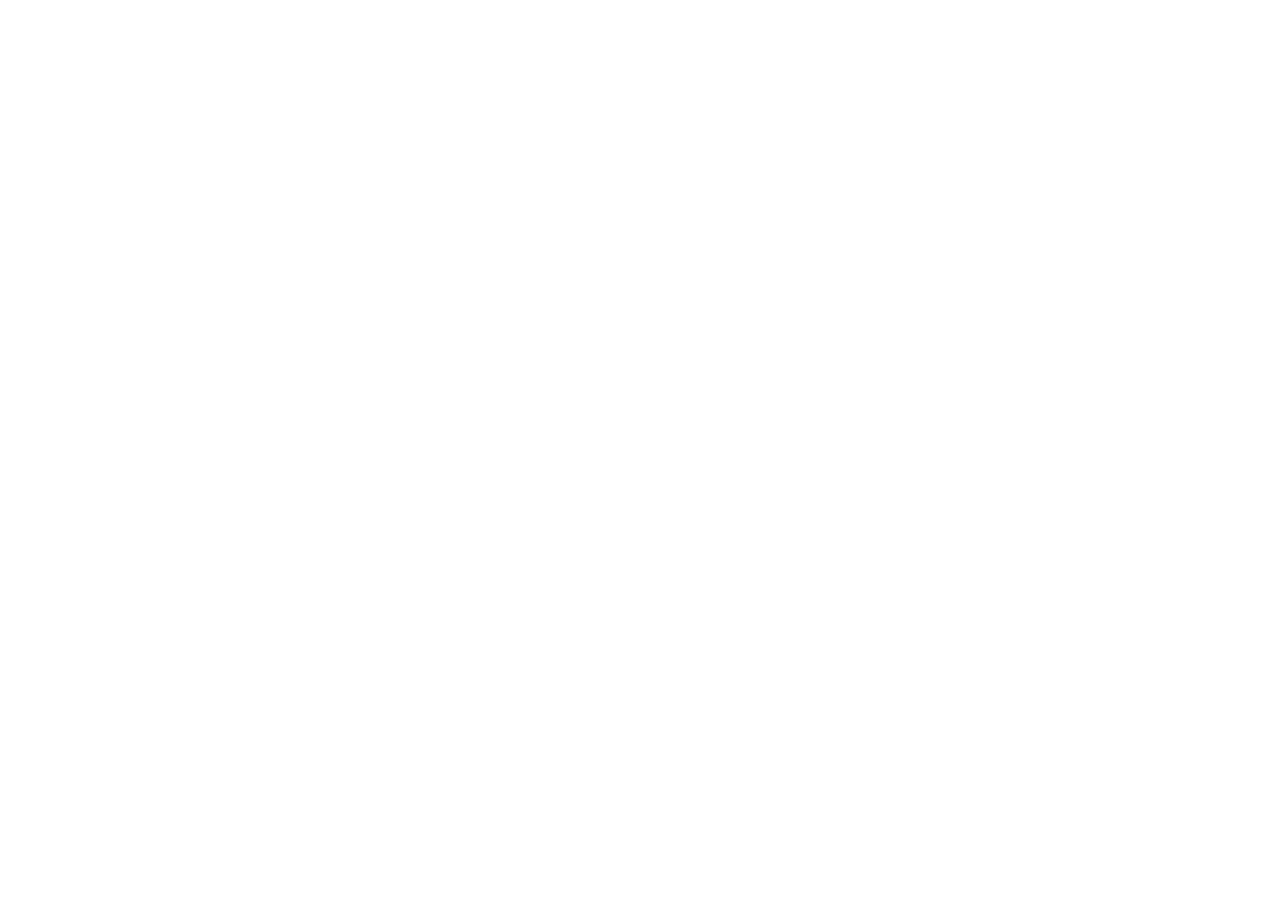
==== about.html @ 4242c928 "added about html&css" ====
<!DOCTYPE html>
<html lang="en">
<head>
    <meta charset="UTF-8">
    <meta name="viewport" content="width=device-width, initial-scale=1.0">
    <title>Document</title>
</head>
<body>
    
</body>
</html>
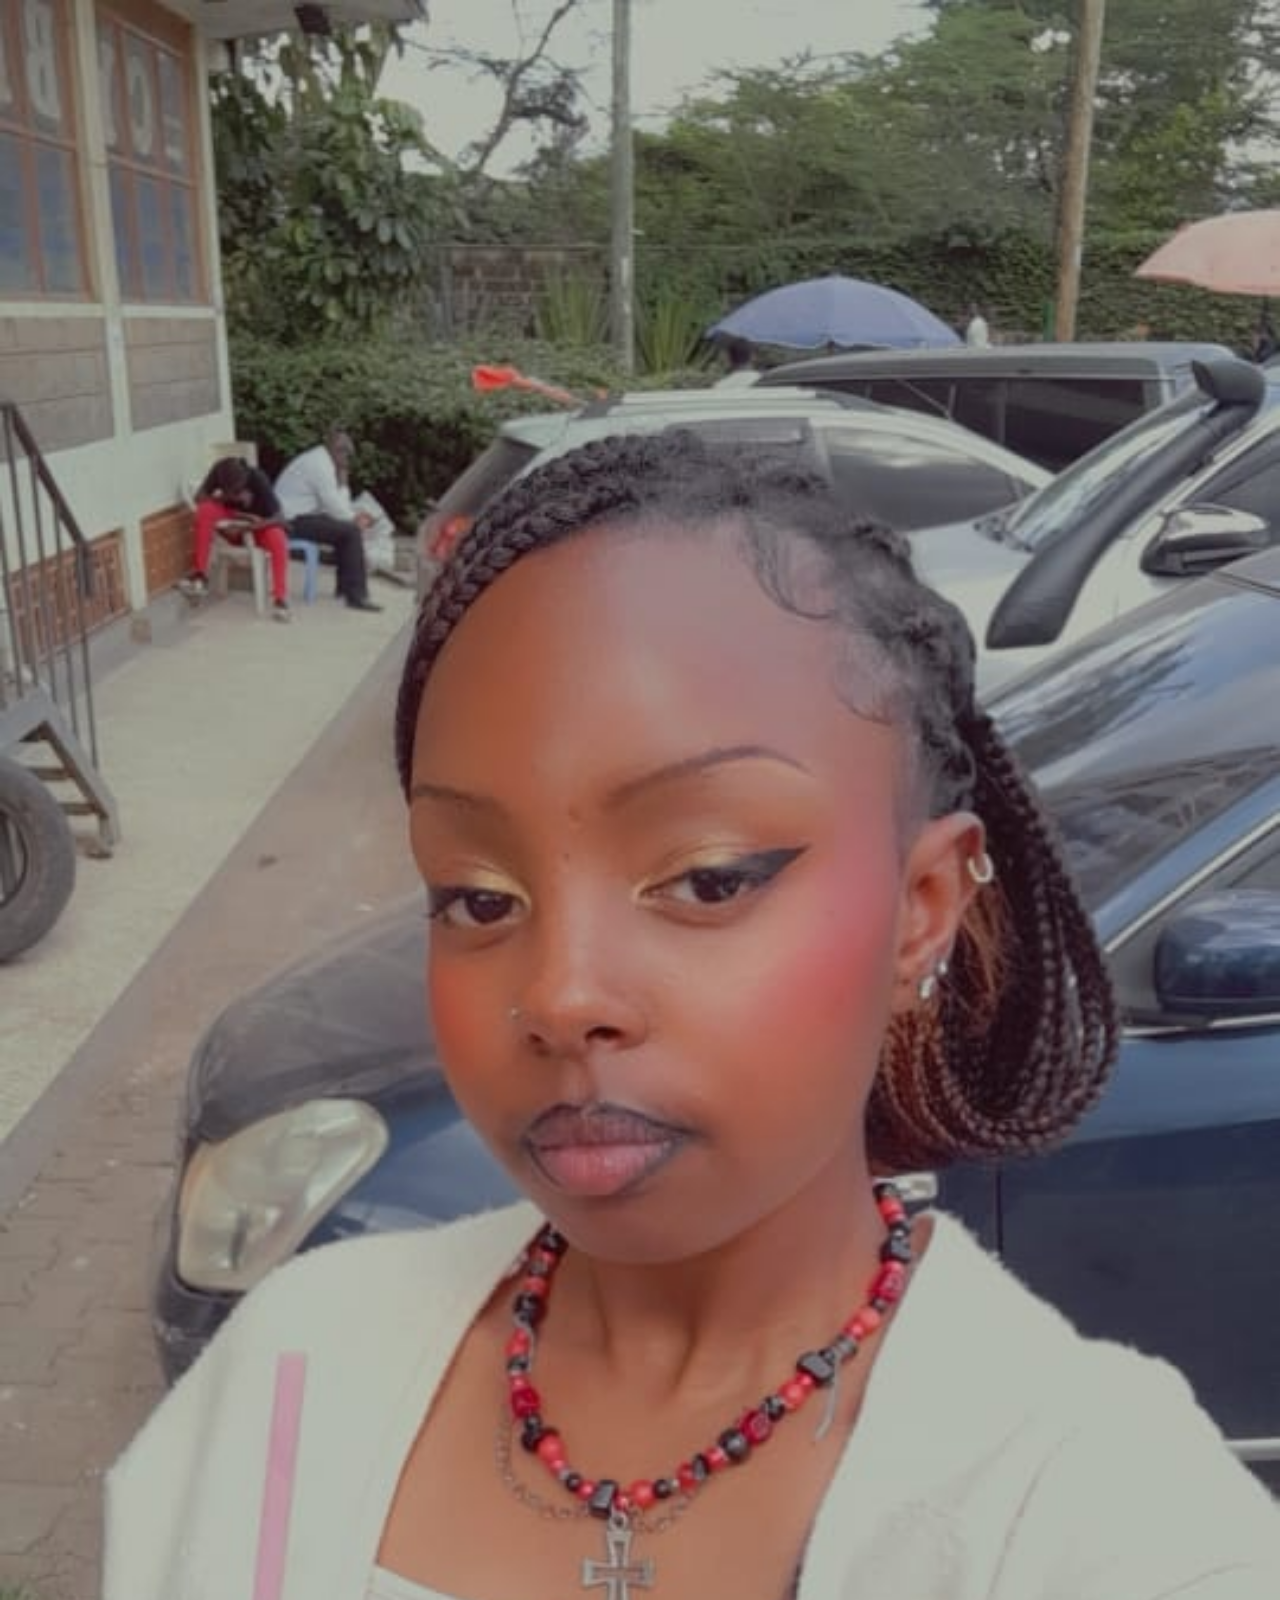
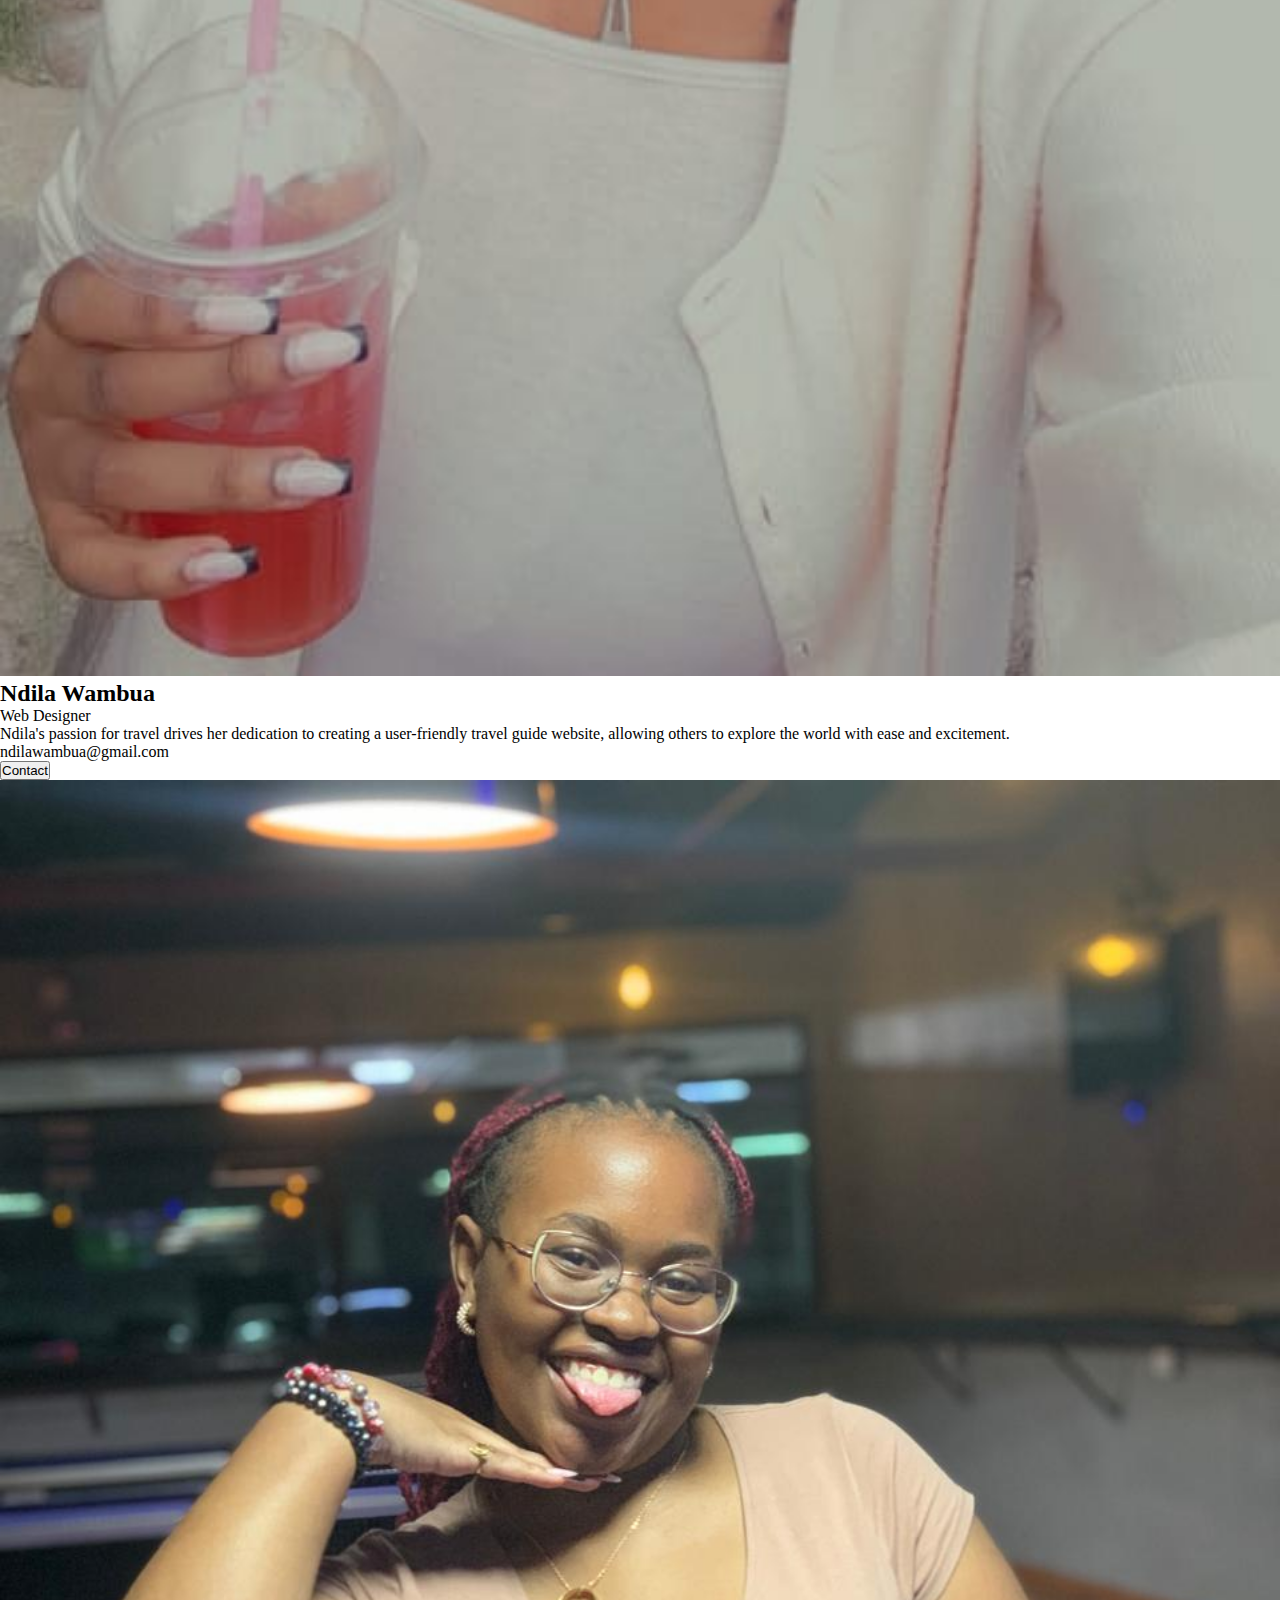
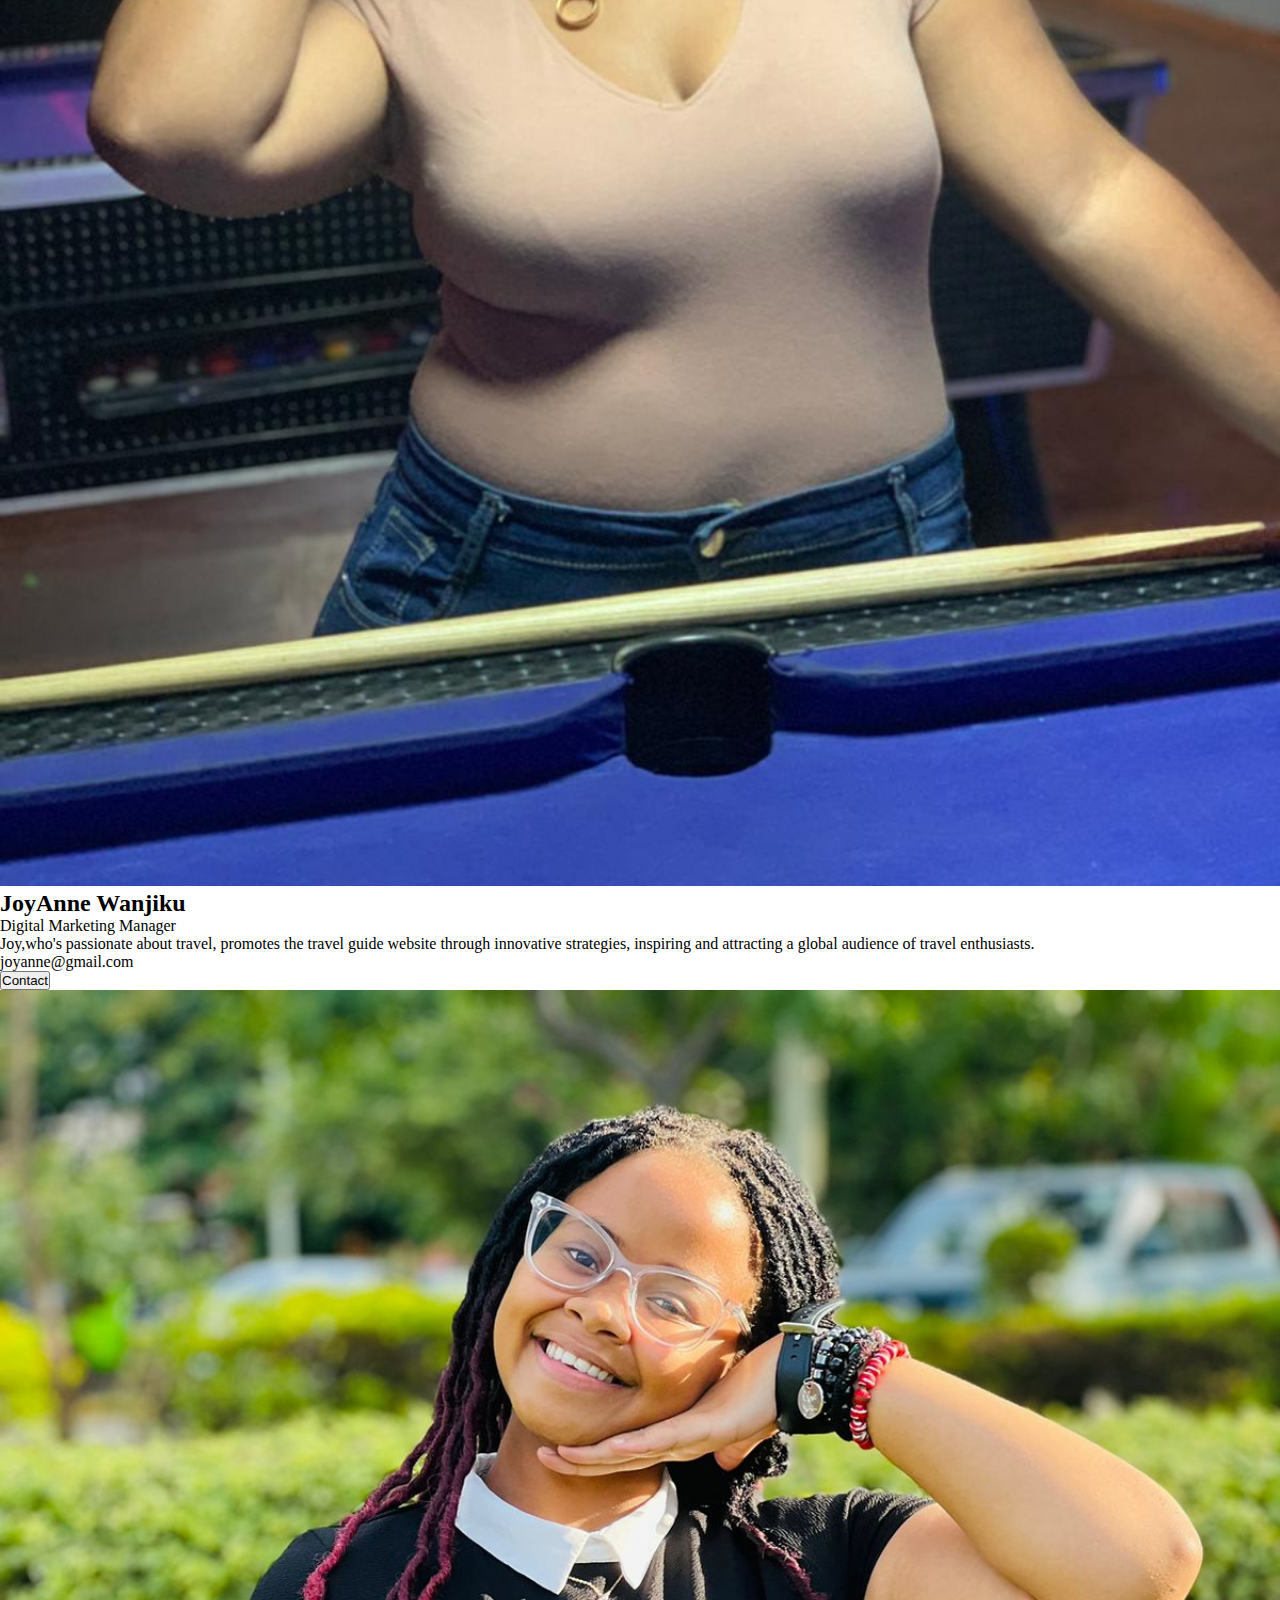
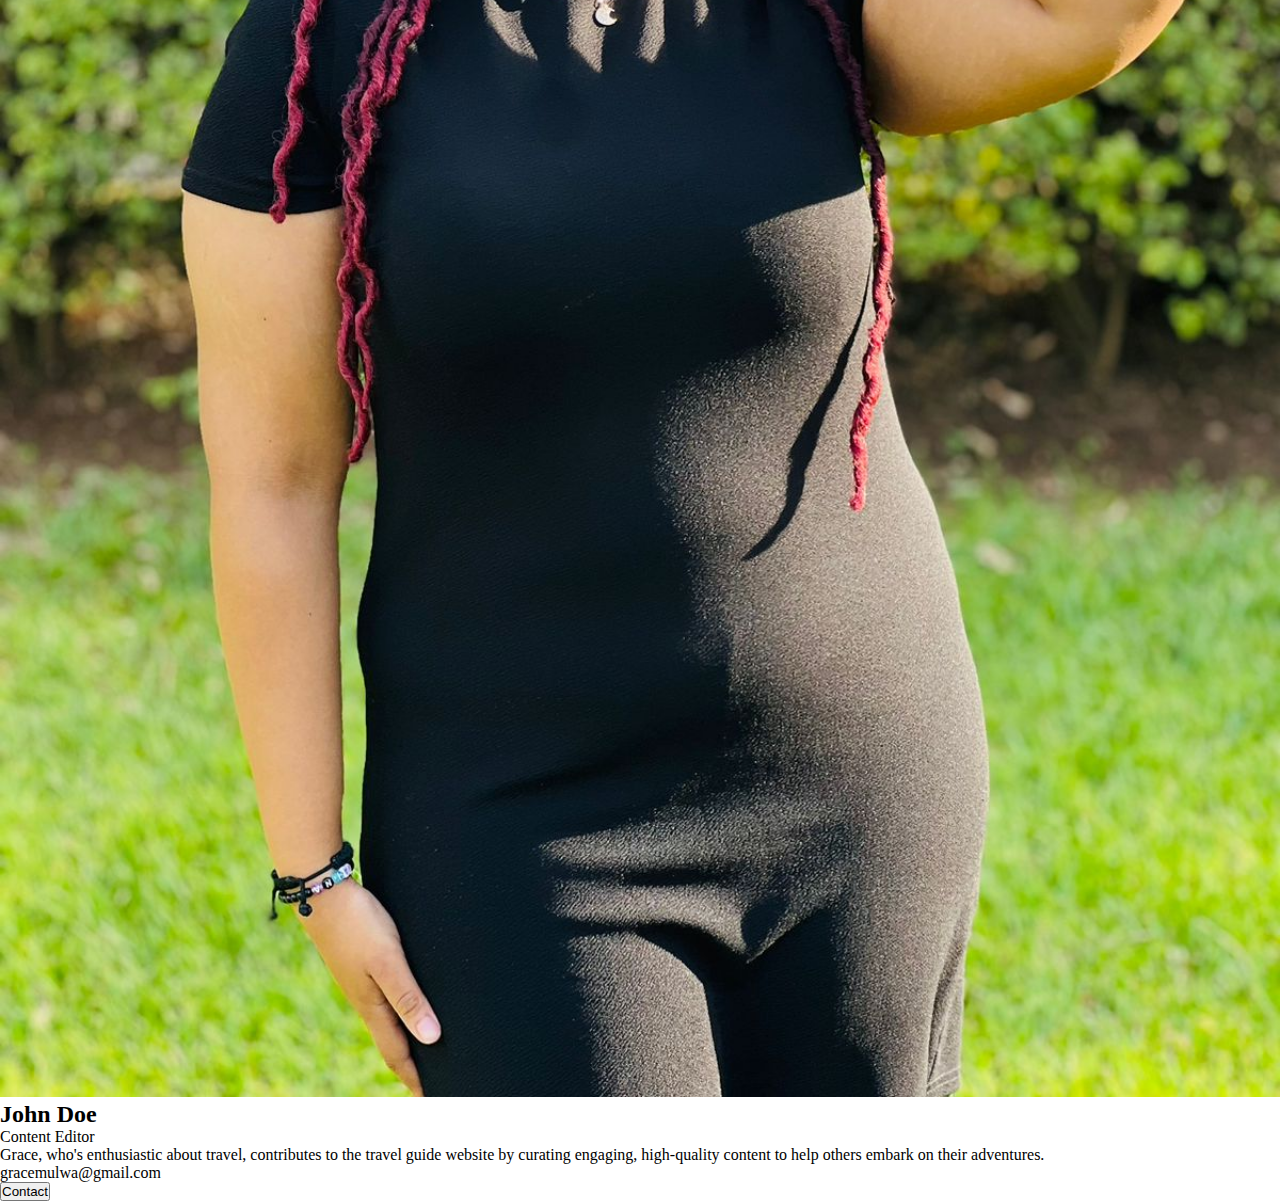
==== commit 59b09a4e: "added about info" ====
--- a/about.html
+++ b/about.html
@@ -3,9 +3,49 @@
 <head>
     <meta charset="UTF-8">
     <meta name="viewport" content="width=device-width, initial-scale=1.0">
-    <title>Document</title>
+    <title>About</title>
+    <link rel="stylesheet" href="about.css">
 </head>
 <body>
-    
+    <div class="row">
+        <div class="column">
+          <div class="card">
+            <img src="images/NDILA.jpg" alt="Ndila" style="width:100%">
+            <div class="container">
+              <h2>Ndila Wambua</h2>
+              <p class="title">Web Designer</p>
+              <p>Ndila's passion for travel drives her dedication to creating a user-friendly travel guide website, allowing others to explore the world with ease and excitement.</p>
+              <p>ndilawambua@gmail.com</p>
+              <p><button class="button">Contact</button></p>
+            </div>
+          </div>
+        </div>
+      
+        <div class="column">
+          <div class="card">
+            <img src="images/JOYANNE.jpg" alt="JA" style="width:100%">
+            <div class="container">
+              <h2>JoyAnne Wanjiku</h2>
+              <p class="title">Digital Marketing Manager</p>
+              <p>Joy,who's passionate about travel, promotes the travel guide website through innovative strategies, inspiring and attracting a global audience of travel enthusiasts.</p>
+              <p>joyanne@gmail.com</p>
+              <p><button class="button">Contact</button></p>
+            </div>
+          </div>
+        </div>
+      
+        <div class="column">
+          <div class="card">
+            <img src="images/GRACEY.jpg" alt="Gracey" style="width:100%">
+            <div class="container">
+              <h2>John Doe</h2>
+              <p class="title">Content Editor</p>
+              <p>Grace, who's enthusiastic about travel, contributes to the travel guide website by curating engaging, high-quality content to help others embark on their adventures.</p>
+              <p>gracemulwa@gmail.com</p>
+              <p><button class="button">Contact</button></p>
+            </div>
+          </div>
+        </div>
+      </div>
 </body>
 </html>--- a/about.css
+++ b/about.css
@@ -0,0 +1,5 @@
+*{
+    margin: 0;
+    padding: 0;
+    box-sizing: border-box;
+}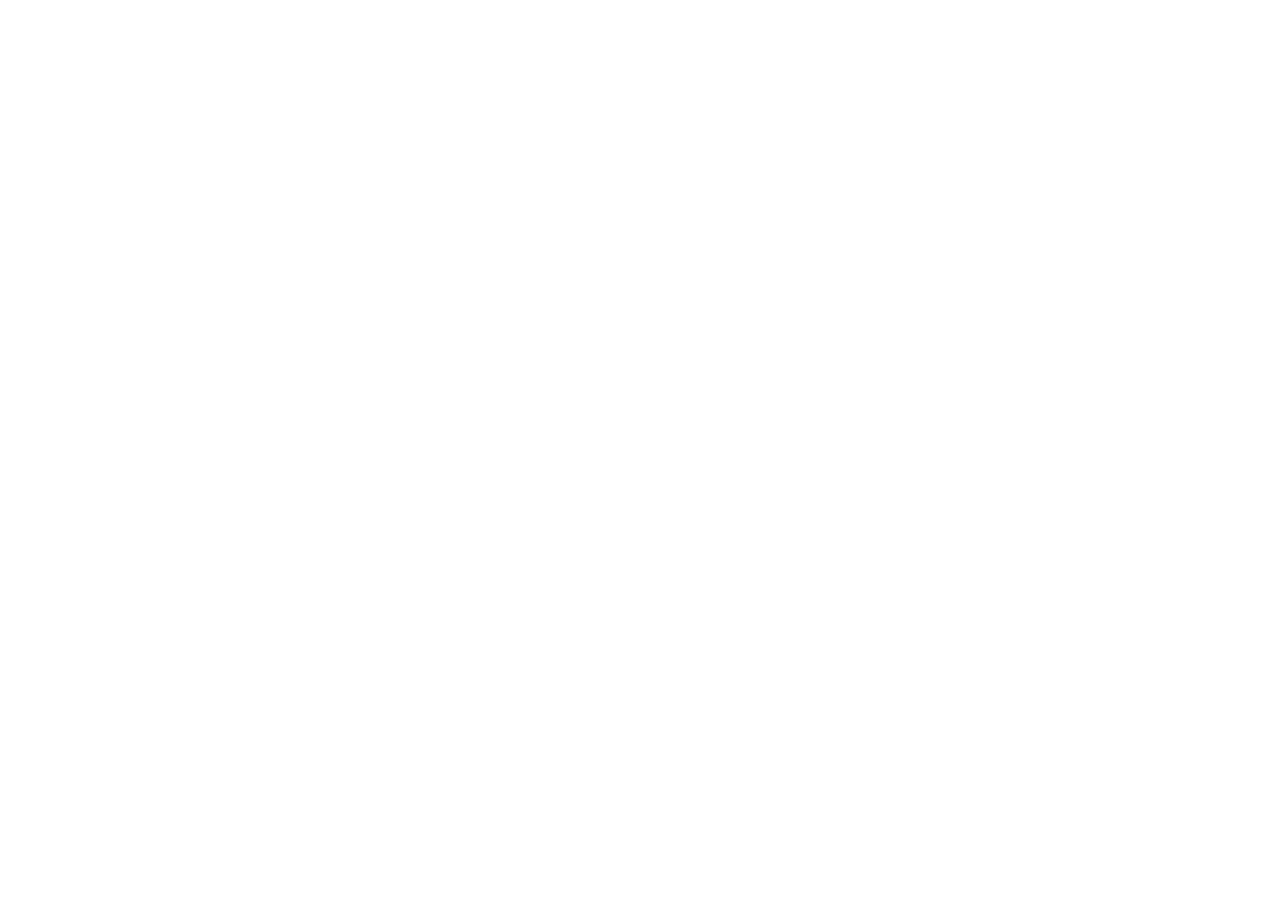
==== commit e2d6f531: "about info changed" ====
--- a/about.html
+++ b/about.html
@@ -7,45 +7,6 @@
     <link rel="stylesheet" href="about.css">
 </head>
 <body>
-    <div class="row">
-        <div class="column">
-          <div class="card">
-            <img src="images/NDILA.jpg" alt="Ndila" style="width:100%">
-            <div class="container">
-              <h2>Ndila Wambua</h2>
-              <p class="title">Web Designer</p>
-              <p>Ndila's passion for travel drives her dedication to creating a user-friendly travel guide website, allowing others to explore the world with ease and excitement.</p>
-              <p>ndilawambua@gmail.com</p>
-              <p><button class="button">Contact</button></p>
-            </div>
-          </div>
-        </div>
-      
-        <div class="column">
-          <div class="card">
-            <img src="images/JOYANNE.jpg" alt="JA" style="width:100%">
-            <div class="container">
-              <h2>JoyAnne Wanjiku</h2>
-              <p class="title">Digital Marketing Manager</p>
-              <p>Joy,who's passionate about travel, promotes the travel guide website through innovative strategies, inspiring and attracting a global audience of travel enthusiasts.</p>
-              <p>joyanne@gmail.com</p>
-              <p><button class="button">Contact</button></p>
-            </div>
-          </div>
-        </div>
-      
-        <div class="column">
-          <div class="card">
-            <img src="images/GRACEY.jpg" alt="Gracey" style="width:100%">
-            <div class="container">
-              <h2>John Doe</h2>
-              <p class="title">Content Editor</p>
-              <p>Grace, who's enthusiastic about travel, contributes to the travel guide website by curating engaging, high-quality content to help others embark on their adventures.</p>
-              <p>gracemulwa@gmail.com</p>
-              <p><button class="button">Contact</button></p>
-            </div>
-          </div>
-        </div>
-      </div>
+    
 </body>
 </html>--- a/about.css
+++ b/about.css
@@ -2,4 +2,5 @@
     margin: 0;
     padding: 0;
     box-sizing: border-box;
-}+}
+
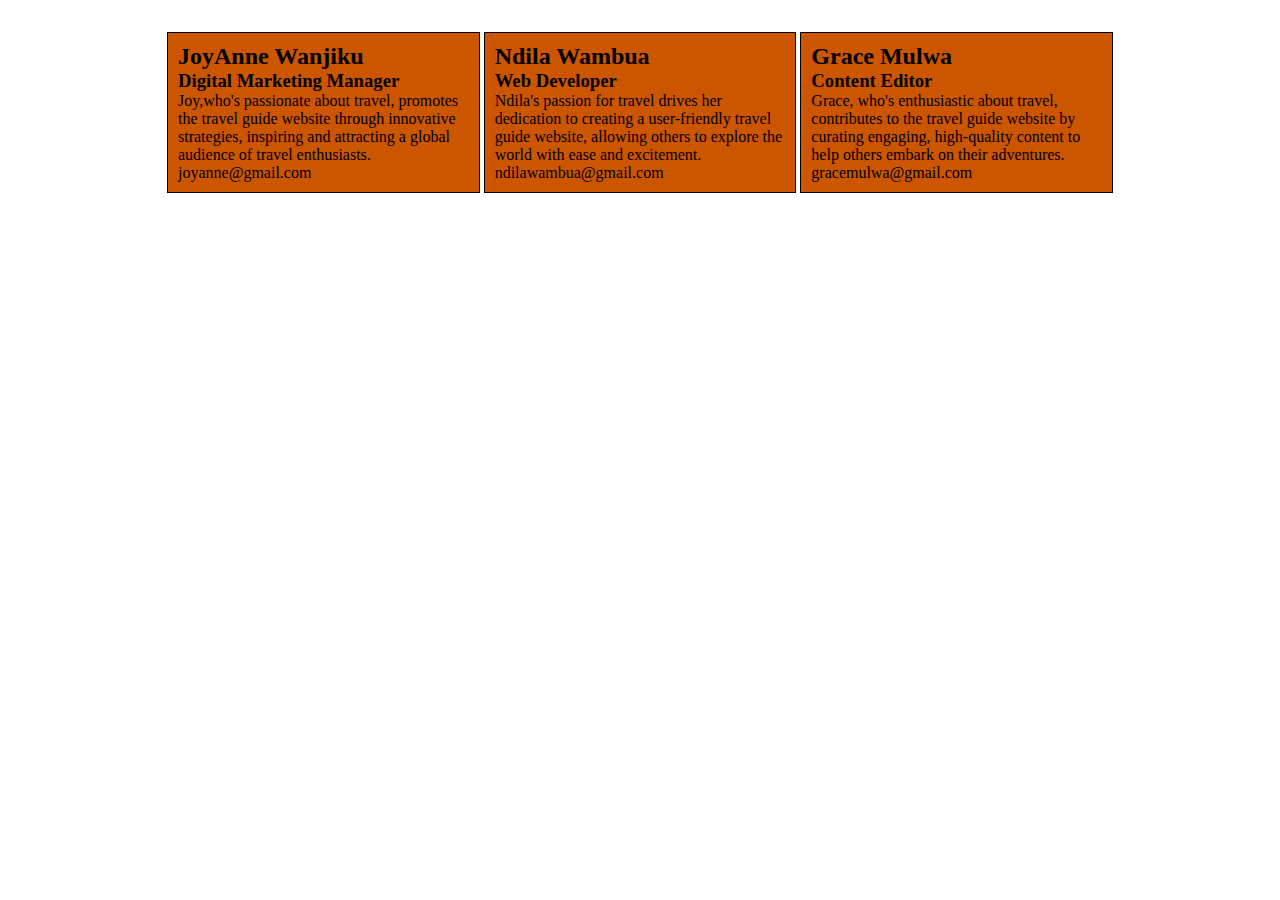
==== commit 4c4dbb8f: "added about css" ====
--- a/about.html
+++ b/about.html
@@ -7,6 +7,29 @@
     <link rel="stylesheet" href="about.css">
 </head>
 <body>
-    
+    <div class="wrapper">
+       <section class="columns">
+        <div class="column">
+            <h2>JoyAnne Wanjiku</h2>
+            <h3>Digital Marketing Manager</h3>
+            <p>Joy,who's passionate about travel, promotes the travel guide website through innovative strategies, inspiring and attracting a global audience of travel enthusiasts.</p>
+            <p>joyanne@gmail.com</p>
+        </div>
+        <div class="column">
+            <h2>Ndila Wambua</h2>
+            <h3>Web Developer</h3>
+            <p>Ndila's passion for travel drives her dedication to creating a user-friendly travel guide website, allowing others to explore the world with ease and excitement.</p>
+              <p>ndilawambua@gmail.com</p>
+
+        </div>
+        <div class="column">
+            <h2>Grace Mulwa</h2>
+            <h3>Content Editor</h3>
+            <p>Grace, who's enthusiastic about travel, contributes to the travel guide website by curating engaging, high-quality content to help others embark on their adventures.</p>
+            <p>gracemulwa@gmail.com</p>
+        </div>
+
+       </section>
+    </div>
 </body>
 </html>--- a/about.css
+++ b/about.css
@@ -4,3 +4,35 @@
     box-sizing: border-box;
 }
 
+.wrapper{
+    padding: 5px;
+    max-width: 960px;
+    width: 95%;
+    margin: 20px auto;
+}
+.columns{
+    display: flex;
+    flex-flow: row wrap;
+    justify-content: center;
+    margin: 5px 0;
+}
+.column{
+    flex: 1;
+    border: 1px solid black;
+    margin: 2px;
+    padding: 10px;
+    background:  #CC5500;
+    transition: 0.3s;
+}
+@media screen and (max-width: 980px) {
+    .columns .column{
+        margin-bottom: 5px;
+        flex-basis: 40%;
+    }
+}
+@media screen and (max-width: 680px) {
+    .columns .column{
+        flex-basis: 100%;
+        margin: 0 0 5px 0;
+    }
+}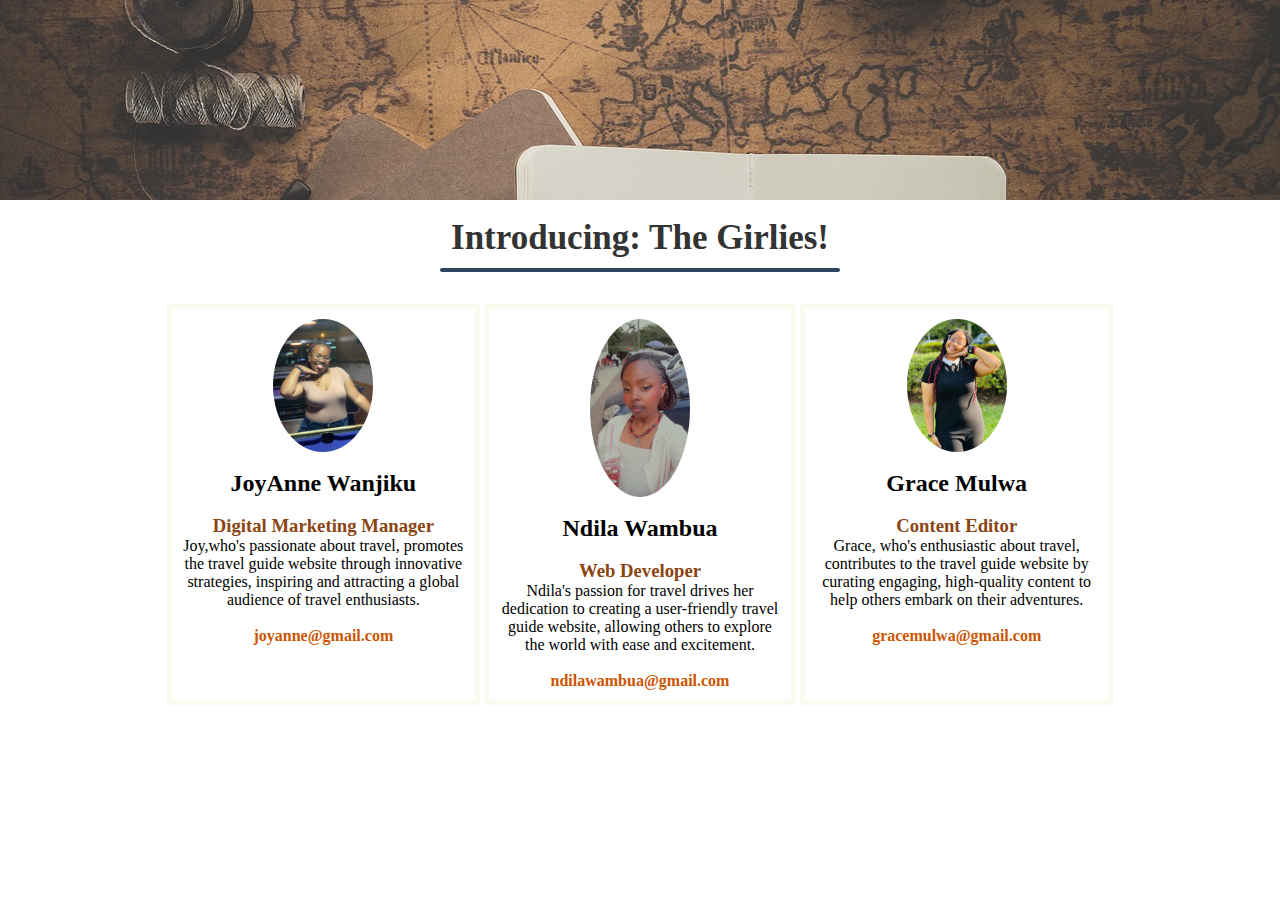
==== commit 666c0e8d: "added shop" ====
--- a/about.html
+++ b/about.html
@@ -7,26 +7,51 @@
     <link rel="stylesheet" href="about.css">
 </head>
 <body>
+    <div class="travel"></div>
+    <section id="travel" class="header-image">
+    </section>
+    </div>
+    <br>
+    <h1 style="font-size: 35px;">Introducing: The Girlies!</h1>
+    <div class="line"></div>
     <div class="wrapper">
        <section class="columns">
         <div class="column">
+            <div class="girlies">
+                <img src="images/JOYANNE.jpg" alt="JA">
+            </div>
+            <br>
             <h2>JoyAnne Wanjiku</h2>
+            <br>
             <h3>Digital Marketing Manager</h3>
             <p>Joy,who's passionate about travel, promotes the travel guide website through innovative strategies, inspiring and attracting a global audience of travel enthusiasts.</p>
-            <p>joyanne@gmail.com</p>
+            <br>
+            <h4>joyanne@gmail.com</h4>
         </div>
         <div class="column">
+            <div class="girlies">
+                <img src="images/NDILA.jpg" alt="Ndila">
+            </div>
+            <br>
             <h2>Ndila Wambua</h2>
+            <br>
             <h3>Web Developer</h3>
             <p>Ndila's passion for travel drives her dedication to creating a user-friendly travel guide website, allowing others to explore the world with ease and excitement.</p>
-              <p>ndilawambua@gmail.com</p>
+            <br>  
+            <h4>ndilawambua@gmail.com</h4>
 
         </div>
         <div class="column">
+            <div class="girlies">
+                <img src="images/GRACEY.jpg" alt="Gracey">
+            </div>
+            <br>
             <h2>Grace Mulwa</h2>
+            <br>
             <h3>Content Editor</h3>
             <p>Grace, who's enthusiastic about travel, contributes to the travel guide website by curating engaging, high-quality content to help others embark on their adventures.</p>
-            <p>gracemulwa@gmail.com</p>
+            <br>
+            <h4>gracemulwa@gmail.com</h4>
         </div>
 
        </section>
--- a/about.css
+++ b/about.css
@@ -18,10 +18,10 @@
 }
 .column{
     flex: 1;
-    border: 1px solid black;
+    border: 5px solid #f5f5dc78;
     margin: 2px;
     padding: 10px;
-    background:  #CC5500;
+    background:  white;
     transition: 0.3s;
 }
 @media screen and (max-width: 980px) {
@@ -35,4 +35,48 @@
         flex-basis: 100%;
         margin: 0 0 5px 0;
     }
+}
+.girlies img {
+    border-radius: 50%;
+    width: 100px ;
+    height: 100px ,
+  }
+
+.girlies{
+    display: flex;
+    align-items: center;
+    justify-content: center;
+    flex-direction: column;
+}
+.travel {
+    background-image: url('images/travel.jpg');
+    background-size: cover;
+    background-position: center;
+    height: 200px;
+}
+.line{
+    width: 400px;
+    height: 4px;
+    background: #001f3fd4;
+    margin: 10px auto;
+    border-radius: 5px;
+}
+h1{
+    text-align: center;
+    color: #333;
+}
+h2{
+    text-align: center;
+}
+h3{
+    color: #8B4513;
+    text-align: center;
+
+}
+h4{
+    color: #CC5500;
+    text-align: center;
+}
+p{
+    text-align: center;
 }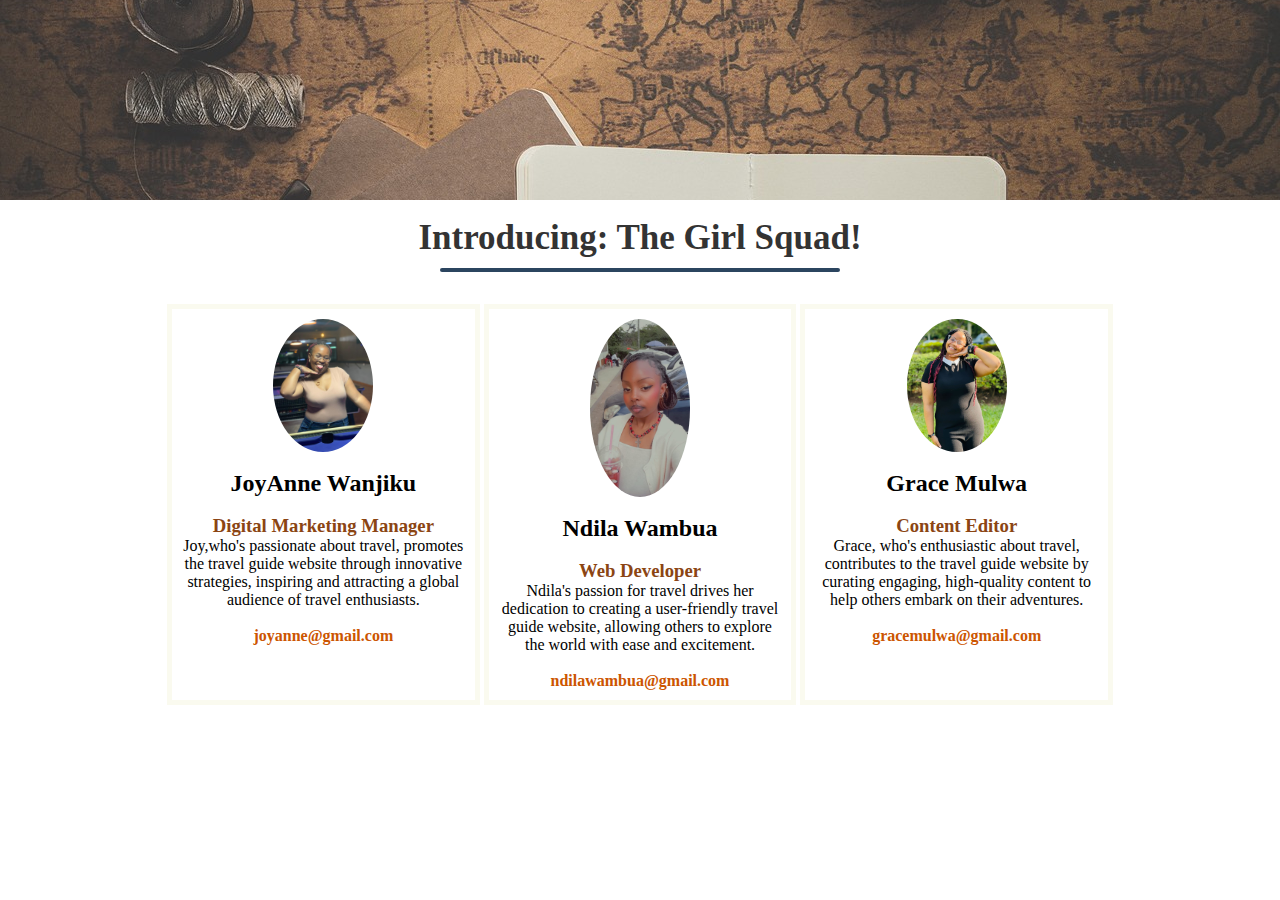
==== commit 9f454570: "changed shop details" ====
--- a/about.html
+++ b/about.html
@@ -12,7 +12,7 @@
     </section>
     </div>
     <br>
-    <h1 style="font-size: 35px;">Introducing: The Girlies!</h1>
+    <h1 style="font-size: 35px;">Introducing: The Girl Squad!</h1>
     <div class="line"></div>
     <div class="wrapper">
        <section class="columns">
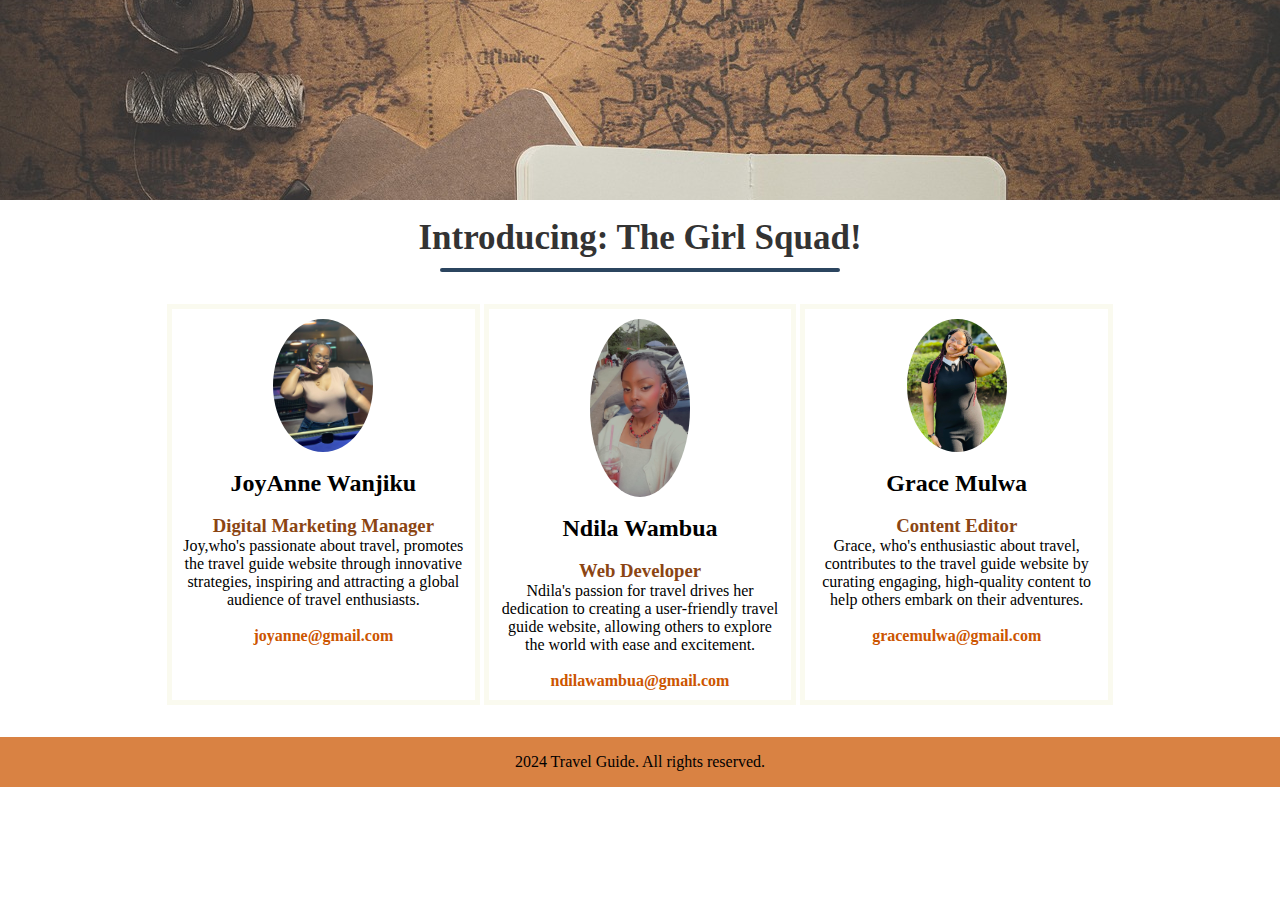
==== commit 158ae9ff: "footers added" ====
--- a/about.html
+++ b/about.html
@@ -56,5 +56,8 @@
 
        </section>
     </div>
+    <footer>
+        <p> 2024 Travel Guide. All rights reserved.</p>
+    </footer>
 </body>
 </html>--- a/about.css
+++ b/about.css
@@ -79,4 +79,9 @@
 }
 p{
     text-align: center;
+}
+footer {
+    text-align: center;
+    padding: 1rem;
+    background-color: #cc5500bc;
 }